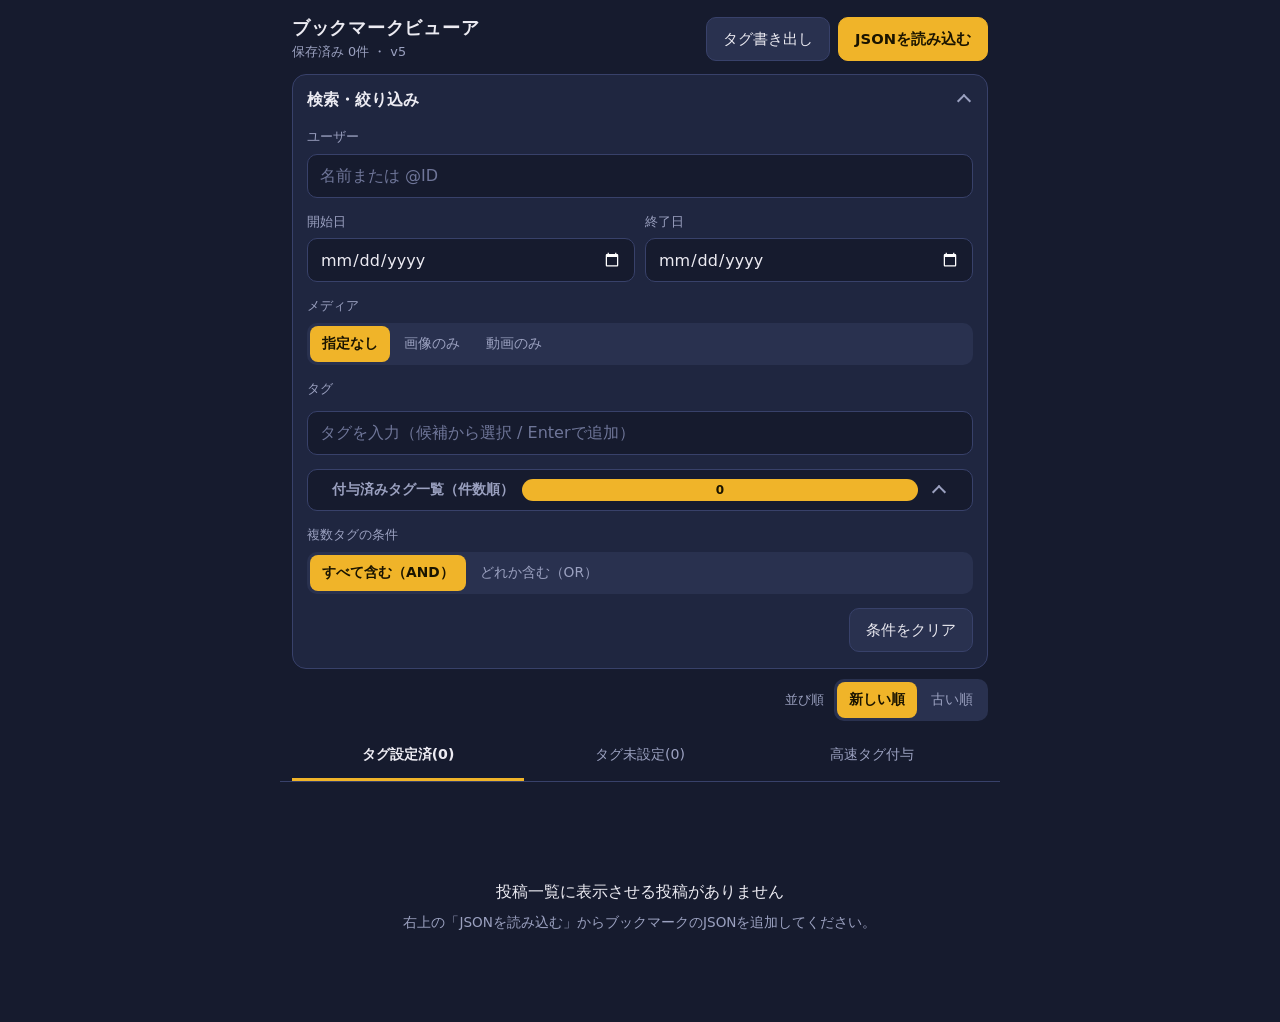
==== index.html @ 13c81380 "Replace repository contents" ====
<!doctype html>
<html lang="ja">
<head>
  <meta charset="utf-8">
  <!-- スマホでも「PC版サイト」と同じ大きさ感にするため幅1060で描画。入力欄タップ時の自動ズームを防ぐため拡大は禁止
       (画像の拡大表示中だけ app.js が拡大を許可する) -->
  <meta id="vp" name="viewport" content="width=1060, maximum-scale=1, user-scalable=no, viewport-fit=cover">
  <meta name="theme-color" content="#161b2e">
  <!-- X の画像・動画CDNへリファラを送らない (動画URLがリファラ次第で拒否されるのを防ぐ) -->
  <meta name="referrer" content="no-referrer">
  <title>Xブックマークビューア</title>
  <link rel="manifest" href="manifest.webmanifest">
  <link rel="icon" href="icon.svg" type="image/svg+xml">
  <link rel="stylesheet" href="style.css">
  <script src="app.js" defer></script>
</head>
<body>
  <div class="app">

    <!-- ヘッダー -->
    <header class="top">
      <div class="brand">
        <h1>ブックマークビューア</h1>
        <p id="total-count" class="sub">保存済み 0件</p>
      </div>
      <div class="top-actions">
        <button id="btn-import" class="btn btn-primary" type="button">JSONを読み込む</button>
        <input id="file-input" type="file" accept=".json,application/json" multiple hidden>
      </div>
    </header>

    <div id="status" class="status" role="status" hidden></div>
    <div id="fatal" class="fatal" role="alert" hidden></div>
    <div id="master-note" class="note" role="status" hidden></div>

    <!-- 検索・絞り込み（並び替えとは分離） -->
    <details id="search" class="panel">
      <summary>
        <span>検索・絞り込み</span>
        <span id="filter-badge" class="badge" hidden>0</span>
      </summary>

      <form id="search-form" autocomplete="off">
        <div class="field">
          <label for="s-user">ユーザー</label>
          <input id="s-user" type="search" placeholder="名前または @ID" enterkeyhint="search">
        </div>

        <div class="field-row">
          <div class="field">
            <label for="s-from">開始日</label>
            <input id="s-from" type="date">
          </div>
          <div class="field">
            <label for="s-to">終了日</label>
            <input id="s-to" type="date">
          </div>
        </div>

        <fieldset class="field">
          <legend>メディア</legend>
          <div class="seg">
            <label><input type="radio" name="media" value="all" checked><span>指定なし</span></label>
            <label><input type="radio" name="media" value="image"><span>画像のみ</span></label>
            <label><input type="radio" name="media" value="video"><span>動画のみ</span></label>
          </div>
        </fieldset>

        <div class="field">
          <label for="s-tag">タグ</label>
          <div id="s-tag-chips" class="chip-row"></div>
          <div id="s-tag-field" class="tag-field">
            <input id="s-tag" type="text" placeholder="タグを入力（候補から選択 / Enterで追加）" enterkeyhint="done">
            <div id="s-tag-suggest" class="chip-row sug-row" hidden></div>
          </div>
          <details id="s-tag-all" class="tag-all">
            <summary>付与済みタグ一覧（件数順） <span id="s-tag-all-n" class="badge">0</span></summary>
            <div id="s-tag-all-list" class="chip-row tag-all-list"></div>
          </details>
        </div>

        <fieldset class="field">
          <legend>複数タグの条件</legend>
          <div class="seg">
            <label><input type="radio" name="tagmode" value="and" checked><span>すべて含む（AND）</span></label>
            <label><input type="radio" name="tagmode" value="or"><span>どれか含む（OR）</span></label>
          </div>
        </fieldset>

        <div class="form-actions">
          <button id="btn-reset" class="btn" type="button">条件をクリア</button>
        </div>
      </form>
    </details>

    <!-- 並び替え -->
    <div class="sortbar">
      <span id="sort-label" class="sort-label">並び順</span>
      <div class="seg" role="radiogroup" aria-labelledby="sort-label">
        <label><input type="radio" name="sort" value="new" checked><span>新しい順</span></label>
        <label><input type="radio" name="sort" value="old"><span>古い順</span></label>
      </div>
    </div>

    <!-- タブ -->
    <nav class="tabs" role="tablist" aria-label="投稿の種類">
      <button id="tab-tagged" class="tab" role="tab" type="button" data-tab="tagged" aria-selected="true">タグ設定済(<span class="n">0</span>)</button>
      <button id="tab-untagged" class="tab" role="tab" type="button" data-tab="untagged" aria-selected="false">タグ未設定(<span class="n">0</span>)</button>
      <button id="tab-quick" class="tab" role="tab" type="button" data-tab="quick" aria-selected="false">高速タグ付与</button>
    </nav>

    <div id="list-top" class="list-top"></div>
    <div id="pager-top" class="pager" hidden></div>

    <main id="list" class="list" role="tabpanel" aria-labelledby="tab-tagged"></main>

    <div id="empty" class="empty" hidden>
      <p id="empty-msg" class="empty-msg">投稿一覧に表示させる投稿がありません</p>
      <p id="empty-hint" class="empty-hint"></p>
    </div>

    <div id="pager-bottom" class="pager" hidden></div>

    <!-- 高速タグ付与 (専用UI) -->
    <section id="quick" class="quick" role="tabpanel" aria-labelledby="tab-quick" hidden>
      <div id="q-main" class="q-main">
        <div class="q-head">
          <div>
            <div id="q-progress" class="q-progress" aria-live="polite">0 / 0</div>
            <div id="q-sub" class="q-sub"></div>
          </div>
          <button id="q-exit" class="btn btn-sm" type="button">高速タグ付与を終了</button>
        </div>

        <div id="q-post" class="q-post"></div>

        <nav id="q-crumbs" class="q-crumbs" aria-label="タグのカテゴリ"></nav>

        <div class="q-current">
          <div id="q-cur" class="q-cur"></div>
          <span id="q-count" class="counter">0 / 10</span>
        </div>

        <div id="q-cands" class="q-cands">
          <input id="q-filter" type="search" placeholder="候補を絞り込み（別名も可）" autocomplete="off">
          <div id="q-cands-list"></div>
        </div>

        <div class="q-manual">
          <div class="add-row">
            <input id="q-manual" type="text" placeholder="手動タグ（10文字まで・カンマで複数）" enterkeyhint="done" autocomplete="off">
            <button id="q-manual-add" class="btn btn-primary" type="button">追加</button>
          </div>
          <p id="q-error" class="error" role="alert" hidden></p>
        </div>

        <div class="q-foot">
          <button id="q-skip" class="btn" type="button">スキップ</button>
          <button id="q-next" class="btn" type="button">次カテゴリ →</button>
          <button id="q-save" class="btn btn-primary" type="button">保存して次の投稿 →</button>
        </div>
      </div>
      <div id="q-done" class="q-done empty" hidden></div>
    </section>
  </div>

  <!-- タグ編集 -->
  <dialog id="tag-dialog" class="sheet" aria-labelledby="tag-title">
    <div class="dlg-head">
      <h2 id="tag-title" tabindex="-1" autofocus>タグを編集</h2>
      <p id="tag-post-hint" class="dlg-sub"></p>
    </div>
    <div class="dlg-body">
      <div class="dlg-block">
        <div class="dlg-row">
          <h3>この投稿のタグ</h3>
          <span id="tag-counter" class="counter">0 / 10</span>
        </div>
        <div id="tag-current" class="chip-row"></div>
      </div>

      <div class="dlg-block">
        <label class="dlg-label" for="tag-input">タグを追加</label>
        <div class="add-row">
          <input id="tag-input" type="text" placeholder="10文字まで。カンマで複数追加" enterkeyhint="done" autocomplete="off">
          <button id="tag-add" class="btn btn-primary" type="button">追加</button>
        </div>
        <p id="tag-error" class="error" role="alert" hidden></p>
      </div>

      <div class="dlg-block">
        <h3>JSONタグから選ぶ</h3>
        <input id="tag-filter" type="search" placeholder="候補を絞り込み（別名も可）" autocomplete="off">
        <div id="tag-master" class="pick-master"></div>
      </div>

      <div class="dlg-block">
        <h3>使用済みのタグから選ぶ</h3>
        <div id="tag-existing" class="chip-row pick-row"></div>
      </div>
    </div>
    <div class="dlg-foot">
      <button id="tag-cancel" class="btn" type="button">キャンセル</button>
      <button id="tag-save" class="btn btn-primary" type="button">保存</button>
    </div>
  </dialog>

  <!-- 画像拡大 -->
  <dialog id="lightbox" aria-label="画像の拡大表示">
    <div class="lb-bar">
      <div class="lb-info">
        <span id="lb-post" class="lb-count"></span>
        <span id="lb-imgnav" class="lb-imgnav" hidden>
          <button id="lb-iprev" class="btn btn-icon" type="button" aria-label="前の画像">‹</button>
          <span id="lb-count" class="lb-count"></span>
          <button id="lb-inext" class="btn btn-icon" type="button" aria-label="次の画像">›</button>
        </span>
      </div>
      <div class="lb-actions">
        <button id="lb-save" class="btn btn-primary" type="button">画像を保存</button>
        <button id="lb-close" class="btn" type="button">閉じる</button>
      </div>
    </div>
    <div id="lb-stage" class="lb-stage">
      <button id="lb-prev" class="lb-nav lb-prev" type="button" aria-label="前の投稿">‹</button>
      <img id="lb-img" alt="拡大した画像" decoding="async" referrerpolicy="no-referrer">
      <p id="lb-msg" class="lb-msg" hidden>ファイルの読み込みに失敗しました</p>
      <button id="lb-next" class="lb-nav lb-next" type="button" aria-label="次の投稿">›</button>
    </div>
  </dialog>

  <!-- 読み込み結果 -->
  <dialog id="import-dialog" class="sheet" aria-labelledby="import-title">
    <div class="dlg-head">
      <h2 id="import-title" tabindex="-1" autofocus>読み込み結果</h2>
    </div>
    <div id="import-body" class="dlg-body"></div>
    <div class="dlg-foot">
      <button id="import-close" class="btn btn-primary" type="button">閉じる</button>
    </div>
  </dialog>

  <!-- 確認 -->
  <dialog id="confirm-dialog" class="sheet" aria-labelledby="confirm-msg">
    <div class="dlg-head">
      <h2 id="confirm-msg" tabindex="-1" autofocus></h2>
    </div>
    <div class="dlg-foot">
      <button id="confirm-cancel" class="btn" type="button">キャンセル</button>
      <button id="confirm-ok" class="btn btn-primary" type="button">OK</button>
    </div>
  </dialog>

  <div id="toast" class="toast" role="status" aria-live="polite"></div>
</body>
</html>
---- style.css ----
/* ==========================================================
   Xブックマークビューア
   藍 (深い藍色) を地に、山吹色を栞のアクセントにしたダークテーマ
   ========================================================== */

:root {
  color-scheme: dark;
  --bg: #161b2e;
  --surface: #1f2640;
  --surface-2: #29314f;
  --line: #38416a;
  --text: #ecebf2;
  --muted: #9ba1c0;
  --accent: #f0b429;
  --on-accent: #1a1400;
  --danger: #ff8080;
  --font: "Hiragino Sans", "Hiragino Kaku Gothic ProN", "Noto Sans JP", "Yu Gothic UI", "Meiryo", system-ui, sans-serif;
  --safe-b: env(safe-area-inset-bottom, 0px);
  --tabs-h: 50px;
}

* { box-sizing: border-box; }
[hidden] { display: none !important; }

html { -webkit-text-size-adjust: 100%; text-size-adjust: 100%; touch-action: manipulation; }

body {
  margin: 0;
  background: var(--bg);
  color: var(--text);
  font: 15px/1.6 var(--font);
  overflow-wrap: anywhere;
}

button, input, select { font: inherit; color: inherit; }

:focus-visible {
  outline: 2px solid var(--accent);
  outline-offset: 2px;
}

.app {
  max-width: 720px;
  margin: 0 auto;
  padding: 0 12px calc(32px + var(--safe-b));
}

/* ---------- ボタン ---------- */
.btn {
  appearance: none;
  border: 1px solid var(--line);
  background: var(--surface-2);
  color: var(--text);
  border-radius: 10px;
  min-height: 44px;
  padding: 0 16px;
  display: inline-flex;
  align-items: center;
  justify-content: center;
  gap: 8px;
  cursor: pointer;
  text-decoration: none;
  font-size: .92rem;
  -webkit-tap-highlight-color: transparent;
}
.btn:hover { border-color: var(--muted); }
.btn:active { transform: translateY(1px); }
.btn[disabled], .btn[aria-disabled="true"] { opacity: .4; pointer-events: none; }
.btn-primary {
  background: var(--accent);
  border-color: var(--accent);
  color: var(--on-accent);
  font-weight: 700;
}
.btn-primary:hover { border-color: #fff2; filter: brightness(1.06); }
.btn-icon { min-width: 44px; padding: 0 10px; font-size: 1.2rem; }
.btn svg { width: 16px; height: 16px; fill: currentColor; flex: none; }

/* ---------- ヘッダー ---------- */
.top {
  display: flex;
  align-items: center;
  justify-content: space-between;
  gap: 12px;
  padding: 16px 0 12px;
}
.brand h1 { margin: 0; font-size: 1.15rem; letter-spacing: .04em; line-height: 1.3; }
.sub { margin: 2px 0 0; font-size: .8rem; color: var(--muted); }

.status {
  background: var(--surface);
  border: 1px solid var(--line);
  border-left: 4px solid var(--accent);
  border-radius: 10px;
  padding: 10px 12px;
  margin-bottom: 10px;
  font-size: .88rem;
}
.fatal {
  background: #3a1f2b;
  border: 1px solid #7a3a4d;
  border-radius: 10px;
  padding: 12px;
  margin-bottom: 10px;
  color: #ffd0d0;
}

/* ---------- 検索パネル ---------- */
.panel {
  background: var(--surface);
  border: 1px solid var(--line);
  border-radius: 14px;
  margin-bottom: 10px;
}
.panel summary {
  list-style: none;
  cursor: pointer;
  display: flex;
  align-items: center;
  justify-content: space-between;
  min-height: 48px;
  padding: 0 14px;
  font-weight: 600;
}
.panel summary::-webkit-details-marker { display: none; }
.panel summary::after {
  content: "";
  width: 8px; height: 8px;
  border-right: 2px solid var(--muted);
  border-bottom: 2px solid var(--muted);
  transform: rotate(45deg);
  margin: -4px 4px 0 auto;
  transition: transform .15s;
}
.panel[open] summary::after { transform: rotate(-135deg); margin-top: 4px; }
.panel summary > span:first-child { flex: 1; }
.badge {
  background: var(--accent);
  color: var(--on-accent);
  font-size: .75rem;
  font-weight: 700;
  min-width: 22px;
  height: 22px;
  border-radius: 11px;
  display: inline-flex;
  align-items: center;
  justify-content: center;
  padding: 0 6px;
  margin-right: 8px;
}

#search-form { padding: 4px 14px 16px; display: grid; gap: 14px; }
.field { display: grid; gap: 6px; min-width: 0; }
.field-row { display: grid; grid-template-columns: 1fr 1fr; gap: 10px; }
.field > label, legend { font-size: .8rem; color: var(--muted); padding: 0; }
fieldset { border: 0; margin: 0; padding: 0; min-width: 0; }
legend { margin-bottom: 6px; }

input[type="text"], input[type="search"], input[type="date"], select {
  width: 100%;
  min-height: 44px;
  background: var(--bg);
  border: 1px solid var(--line);
  border-radius: 10px;
  padding: 0 12px;
  font-size: 16px; /* iOSの自動ズーム防止 */
}
input::placeholder { color: #6f7699; }
select { width: auto; padding-right: 8px; }
.form-actions { display: flex; justify-content: flex-end; }

/* セグメント */
.seg {
  display: inline-flex;
  flex-wrap: wrap;
  background: var(--surface-2);
  border-radius: 10px;
  padding: 3px;
  gap: 2px;
}
.seg label { position: relative; display: block; }
.seg input { position: absolute; inset: 0; margin: 0; opacity: 0; cursor: pointer; }
.seg span {
  display: block;
  padding: 7px 12px;
  border-radius: 8px;
  font-size: .86rem;
  line-height: 1.5;
  min-height: 36px;
  color: var(--muted);
}
.seg input:checked + span { background: var(--accent); color: var(--on-accent); font-weight: 700; }
.seg input:focus-visible + span { outline: 2px solid var(--accent); outline-offset: 2px; }

/* ---------- 並び替え ---------- */
.sortbar { display: flex; align-items: center; justify-content: flex-end; gap: 10px; margin: 6px 0 10px; }
.sort-label { font-size: .8rem; color: var(--muted); }

/* ---------- タブ ---------- */
.tabs {
  position: sticky;
  top: 0;
  z-index: 5;
  display: grid;
  grid-template-columns: repeat(3, 1fr);
  background: var(--bg);
  border-bottom: 1px solid var(--line);
  margin: 0 -12px;
  padding: 0 12px;
}
.tab {
  appearance: none;
  background: none;
  border: 0;
  border-bottom: 3px solid transparent;
  height: var(--tabs-h);
  color: var(--muted);
  font-size: .88rem;
  cursor: pointer;
  -webkit-tap-highlight-color: transparent;
}
.tab[aria-selected="true"] { color: var(--text); border-bottom-color: var(--accent); font-weight: 700; }
.list-top { scroll-margin-top: var(--tabs-h); height: 1px; }

/* ---------- ページ送り ---------- */
.pager {
  display: flex;
  align-items: center;
  justify-content: center;
  flex-wrap: wrap;
  gap: 6px;
  margin: 12px 0;
}
.pager select { min-height: 44px; font-size: 16px; }
.pager-total { color: var(--muted); font-size: .85rem; padding: 0 4px; }

/* ---------- 投稿カード ---------- */
.list { min-height: 40px; }
.card {
  background: var(--surface);
  border: 1px solid var(--line);
  border-radius: 14px;
  padding: 12px;
  margin: 12px 0;
}
.card-head { display: flex; align-items: center; gap: 10px; }
.avatar {
  position: relative;
  flex: none;
  width: 42px; height: 42px;
  border-radius: 50%;
  background: var(--surface-2);
  overflow: hidden;
  display: grid;
  place-items: center;
  font-weight: 700;
  color: var(--muted);
}
.avatar img { position: absolute; inset: 0; width: 100%; height: 100%; object-fit: cover; }
.who { min-width: 0; flex: 1; }
.who-line { display: flex; gap: 8px; align-items: baseline; min-width: 0; }
.name { font-weight: 700; white-space: nowrap; overflow: hidden; text-overflow: ellipsis; min-width: 0; }
.handle { color: var(--muted); font-size: .85rem; white-space: nowrap; overflow: hidden; text-overflow: ellipsis; flex: 0 1 auto; }
.when { display: block; color: var(--muted); font-size: .78rem; }

.text-wrap { margin: 10px 0 4px; }
.text {
  margin: 0;
  white-space: pre-wrap;
  cursor: pointer;
  line-height: 1.65;
}
.text.clamp {
  display: -webkit-box;
  -webkit-box-orient: vertical;
  -webkit-line-clamp: 3;
  line-clamp: 3;
  overflow: hidden;
}
.more {
  appearance: none;
  background: none;
  border: 0;
  padding: 4px 0;
  color: var(--accent);
  font-size: .82rem;
  cursor: pointer;
}

/* ---------- メディア ---------- */
.media { margin: 10px 0 6px; }
.strip {
  display: flex;
  gap: 8px;
  overflow-x: auto;
  scroll-snap-type: x mandatory;
  overscroll-behavior-x: contain;
  -webkit-overflow-scrolling: touch;
  scrollbar-width: thin;
  scrollbar-color: var(--line) transparent;
  border-radius: 10px;
  align-items: center;
}
.slide {
  position: relative;
  flex: 0 0 100%;
  scroll-snap-align: center;
  display: flex;
  align-items: center;
  justify-content: center;
  background: var(--surface-2);
  border-radius: 10px;
  overflow: hidden;
  min-width: 0;
}
.strip.multi .slide { flex-basis: 88%; }
.slide.loading { min-height: 180px; }
.slide img, .slide video {
  display: block;
  width: 100%;
  height: auto;
  max-height: min(78vh, 720px); /* 極端に縦長のメディア対策 */
  object-fit: contain;
}
.slide-img img { cursor: zoom-in; }
.slide.failed { min-height: 120px; }
.slide.failed img { display: none; }
.slide-msg {
  padding: 24px 12px;
  text-align: center;
  color: var(--muted);
  font-size: .85rem;
}

.poster {
  appearance: none;
  border: 0;
  padding: 0;
  margin: 0;
  background: none;
  position: relative;
  width: 100%;
  min-height: 160px;
  display: flex;
  align-items: center;
  justify-content: center;
  cursor: pointer;
}
.poster.noplay { cursor: default; }
.play {
  position: absolute;
  width: 58px; height: 58px;
  border-radius: 50%;
  background: rgba(22, 27, 46, .78);
  border: 2px solid #fff9;
  display: grid;
  place-items: center;
}
.play::before {
  content: "";
  margin-left: 4px;
  border-style: solid;
  border-width: 10px 0 10px 17px;
  border-color: transparent transparent transparent #fff;
}
.video-note {
  position: absolute;
  left: 8px; right: 8px; bottom: 8px;
  background: rgba(22, 27, 46, .92);
  border-radius: 8px;
  padding: 6px 10px;
  font-size: .8rem;
  color: #ffd0d0;
  display: grid;
  gap: 4px;
}
.video-note p { margin: 0; }
.video-note small { color: var(--muted); font-size: .7rem; word-break: break-all; }
.video-note .video-open { color: var(--accent); font-size: .8rem; padding: 6px 0; text-decoration: underline; }

/* ---------- タグ表示 (栞形) ---------- */
.tags { display: flex; flex-wrap: wrap; gap: 6px; margin: 10px 0 2px; }
.tag {
  position: relative;
  display: inline-block;
  padding: 3px 11px 3px 18px;
  background: var(--surface-2);
  font-size: .82rem;
  line-height: 1.5;
  clip-path: polygon(10px 0, 100% 0, 100% 100%, 10px 100%, 0 50%);
}
.tag::before {
  content: "";
  position: absolute;
  left: 9px; top: 50%;
  width: 4px; height: 4px;
  margin-top: -2px;
  border-radius: 50%;
  background: var(--accent);
}
.tag.none {
  background: transparent;
  clip-path: none;
  border: 1px dashed var(--line);
  border-radius: 6px;
  color: var(--muted);
  padding: 2px 10px;
}
.tag.none::before { display: none; }

.actions { display: flex; justify-content: space-between; align-items: center; gap: 8px; margin-top: 8px; }

/* ---------- 空表示 ---------- */
.empty { text-align: center; padding: 56px 16px; }
.empty-msg { margin: 0 0 8px; font-size: 1rem; }
.empty-hint { margin: 0; color: var(--muted); font-size: .85rem; }

/* ---------- チップ ---------- */
.chip-row { display: flex; flex-wrap: wrap; gap: 6px; }
.chip {
  appearance: none;
  display: inline-flex;
  align-items: center;
  gap: 6px;
  min-height: 34px;
  padding: 0 12px;
  background: var(--surface-2);
  border: 1px solid var(--line);
  border-radius: 17px;
  font-size: .85rem;
  cursor: pointer;
}
.chip .x { color: var(--muted); font-size: 1rem; line-height: 1; }
.chip small { color: var(--muted); font-size: .72rem; }
.chip[aria-pressed="true"] { border-color: var(--accent); color: var(--accent); }
.chip-empty { color: var(--muted); font-size: .85rem; margin: 0; }

/* ---------- ダイアログ ---------- */
dialog {
  color: var(--text);
  background: var(--surface);
  border: 1px solid var(--line);
  border-radius: 16px;
  padding: 0;
  width: min(560px, calc(100vw - 24px));
  max-height: 88dvh;
}
dialog::backdrop { background: rgba(8, 10, 22, .72); }
dialog[open] { display: flex; flex-direction: column; }
.dlg-head { padding: 16px 16px 8px; }
.dlg-head h2 { margin: 0; font-size: 1.05rem; outline: none; }
.dlg-sub { margin: 4px 0 0; color: var(--muted); font-size: .8rem; }
.dlg-body { padding: 4px 16px 12px; overflow-y: auto; flex: 1; display: grid; gap: 16px; align-content: start; }
.dlg-block { display: grid; gap: 8px; }
.dlg-block h3 { margin: 0; font-size: .85rem; color: var(--muted); font-weight: 600; }
.dlg-label { font-size: .85rem; color: var(--muted); font-weight: 600; }
.dlg-row { display: flex; justify-content: space-between; align-items: baseline; }
.dlg-foot {
  display: flex;
  gap: 8px;
  justify-content: flex-end;
  padding: 12px 16px calc(12px + var(--safe-b));
  border-top: 1px solid var(--line);
}
.counter { font-size: .8rem; color: var(--muted); }
.add-row { display: flex; gap: 8px; }
.add-row input { flex: 1; min-width: 0; }
.error { margin: 0; color: var(--danger); font-size: .82rem; }
.pick-row { max-height: 30dvh; overflow-y: auto; }

@media (max-width: 600px) {
  dialog.sheet {
    width: 100%;
    max-width: 100%;
    margin: auto 0 0;
    border-radius: 16px 16px 0 0;
    border-bottom: 0;
    max-height: 92dvh;
  }
}

/* ---------- ライトボックス ---------- */
#lightbox {
  width: 100vw;
  max-width: none;
  height: 100dvh;
  max-height: none;
  margin: 0;
  border: 0;
  border-radius: 0;
  background: #0b0e1c;
}
.lb-bar {
  display: flex;
  align-items: center;
  justify-content: space-between;
  gap: 8px;
  padding: 8px 12px;
  padding-top: max(8px, env(safe-area-inset-top, 0px));
}
.lb-count { color: var(--muted); font-size: .85rem; }
.lb-info { display: flex; align-items: center; gap: 12px; min-width: 0; flex-wrap: wrap; }
.lb-imgnav { display: inline-flex; align-items: center; gap: 4px; }
.lb-imgnav .btn-icon { min-height: 40px; min-width: 40px; }
.lb-stage img.loading { opacity: .35; }
.lb-actions { display: flex; gap: 8px; }
.lb-stage {
  position: relative;
  flex: 1;
  min-height: 0;
  display: flex;
  align-items: center;
  justify-content: center;
  touch-action: pan-x pan-y pinch-zoom;
  padding-bottom: var(--safe-b);
}
/* 画面いっぱいに表示 (元画像が小さくても拡大して表示する) */
.lb-stage img { position: absolute; inset: 0; width: 100%; height: 100%; object-fit: contain; }
.lb-msg { color: var(--muted); }
.lb-nav {
  position: absolute;
  top: 50%;
  transform: translateY(-50%);
  width: 52px; height: 88px;
  border: 0;
  background: rgba(22, 27, 46, .6);
  color: #fff;
  font-size: 2rem;
  cursor: pointer;
  z-index: 1;
}
.lb-prev { left: 0; border-radius: 0 10px 10px 0; }
.lb-next { right: 0; border-radius: 10px 0 0 10px; }

/* ---------- トースト ---------- */
.toast {
  position: fixed;
  left: 50%;
  bottom: calc(20px + var(--safe-b));
  transform: translate(-50%, 12px);
  max-width: min(90vw, 460px);
  background: #0b0e1c;
  border: 1px solid var(--line);
  border-radius: 12px;
  padding: 10px 16px;
  font-size: .88rem;
  opacity: 0;
  pointer-events: none;
  transition: opacity .18s, transform .18s;
  z-index: 100;
}
.toast.show { opacity: 1; transform: translate(-50%, 0); }

/* ---------- インポート結果 ---------- */
.result { border: 1px solid var(--line); border-radius: 10px; padding: 10px 12px; background: var(--bg); }
.result p { margin: 2px 0; font-size: .85rem; }
.result .fname { font-weight: 700; }
.result .ng { color: var(--danger); }
.result .muted { color: var(--muted); }

@media (min-width: 720px) {
  body { font-size: 16px; }
  .slide img, .slide video { max-height: 640px; }
}

@media (prefers-reduced-motion: reduce) {
  *, *::before, *::after { transition: none !important; animation: none !important; scroll-behavior: auto !important; }
}

/* ==========================================================
   タグマスター / 検索候補 / タグ編集の候補ピッカー
   ========================================================== */
.note {
  display: flex; align-items: center; justify-content: space-between; gap: 10px;
  background: var(--surface); border: 1px solid var(--line); border-left: 4px solid var(--danger);
  border-radius: 10px; padding: 8px 12px; margin-bottom: 10px; font-size: .82rem; color: var(--muted);
}
.note .btn { flex: none; }

/* カテゴリのバッジ */
.cat {
  --c: var(--muted);
  display: inline-block; flex: none;
  font-size: .68rem; line-height: 1.5; padding: 0 6px; border-radius: 4px;
  color: var(--c); border: 1px solid color-mix(in srgb, var(--c) 55%, transparent);
  background: color-mix(in srgb, var(--c) 12%, transparent);
}
.cat-work { --c: #7db4ff; }
.cat-char { --c: #ff9bbb; }
.cat-attr { --c: #8fe3a0; }
.cat-costume { --c: #cfa8ff; }
.cat-situ { --c: #ffbf78; }

.tag-field { display: grid; gap: 8px; }
.sug-row { max-height: 168px; overflow-y: auto; padding: 2px 0; }
.sug-row .chip { min-height: 40px; }

.chip[aria-pressed="true"]::before { content: "✓"; font-size: .8rem; }
.chip small { max-width: 9em; overflow: hidden; text-overflow: ellipsis; white-space: nowrap; }

.pick-master {
  max-height: 36dvh; overflow-y: auto; overscroll-behavior: contain;
  border: 1px solid var(--line); border-radius: 10px; background: var(--bg); padding: 4px 8px 8px;
}
.pick-sec > summary, .pick-sub > summary {
  list-style: none; cursor: pointer; display: flex; align-items: center; gap: 8px;
  min-height: 44px; font-weight: 600; font-size: .9rem;
}
.pick-sec > summary::-webkit-details-marker, .pick-sub > summary::-webkit-details-marker { display: none; }
.pick-sec > summary::before, .pick-sub > summary::before {
  content: ""; width: 7px; height: 7px; flex: none;
  border-right: 2px solid var(--muted); border-bottom: 2px solid var(--muted);
  transform: rotate(-45deg); transition: transform .15s;
}
.pick-sec[open] > summary::before, .pick-sub[open] > summary::before { transform: rotate(45deg); }
.pick-sec > summary small, .pick-sub > summary small { color: var(--muted); font-weight: 400; }
.pick-sub { margin-left: 10px; }
.pick-sub > summary { font-weight: 500; font-size: .85rem; color: var(--muted); }
.pick-body { padding-bottom: 6px; }

/* 動画の読み込み中表示 */
.slide.buffering::after {
  content: ""; position: absolute; top: 50%; left: 50%; width: 30px; height: 30px; margin: -15px 0 0 -15px;
  border: 3px solid #fff4; border-top-color: var(--accent); border-radius: 50%;
  animation: spin .8s linear infinite; pointer-events: none;
}
@keyframes spin { to { transform: rotate(360deg); } }

/* ==========================================================
   高速タグ付与
   ========================================================== */
.quick { min-height: 0; }
.quick-mode { overflow: hidden; }
.quick-mode .top,
.quick-mode #search,
.quick-mode .sortbar,
.quick-mode #list-top,
.quick-mode .pager,
.quick-mode #list,
.quick-mode #empty,
.quick-mode #status,
.quick-mode #fatal,
.quick-mode #master-note { display: none !important; }

/* 見えている領域(visualViewport)にぴったり合わせる。--vvh/--vvt は app.js が更新 */
.quick-mode .app {
  position: fixed; left: 0; right: 0; top: var(--vvt, 0px);
  height: var(--vvh, 100dvh);
  display: flex; flex-direction: column;
  padding-bottom: 0;
}
.quick-mode .tabs { position: static; flex: none; }
.quick-mode .quick { flex: 1; display: flex; flex-direction: column; min-height: 0; }
.q-main { flex: 1; display: flex; flex-direction: column; min-height: 0; }
.q-main[hidden], .q-done[hidden] { display: none !important; }
.q-done { flex: 1; overflow-y: auto; }
.q-done-actions { display: grid; gap: 10px; max-width: 360px; margin: 20px auto 0; }

.btn-sm { min-height: 38px; padding: 0 10px; font-size: .75rem; }

.q-head { flex: none; display: flex; align-items: center; justify-content: space-between; gap: 8px; padding: 4px 0; }
.q-progress { font-size: 1rem; font-weight: 700; line-height: 1.3; }
.q-sub { color: var(--muted); font-size: .72rem; }

/* 投稿情報 (固定) */
.q-post {
  flex: none; background: var(--surface); border: 1px solid var(--line);
  border-radius: 12px; padding: 8px;
}
.q-who { display: flex; align-items: center; gap: 8px; }
.q-who .avatar { width: 28px; height: 28px; }
.q-who .btn { flex: none; min-height: 36px; padding: 0 10px; font-size: .8rem; }
.q-who .name { font-size: .88rem; }
.q-who .handle, .q-who .when { font-size: .72rem; }
.q-post .media { margin: 6px 0 0; }
.q-post .slide img, .q-post .slide video { max-height: min(280px, max(80px, calc(var(--vvh, 100dvh) * .18))); }
.q-post .slide.loading { min-height: 80px; }
.q-post .q-text { margin: 6px 0 0; font-size: .8rem; line-height: 1.5; cursor: pointer; }
.q-post .q-text.clamp { -webkit-line-clamp: 2; line-clamp: 2; }
.q-post .q-text:not(.clamp) { max-height: calc(var(--vvh, 100dvh) * .22); overflow-y: auto; }
.kb .q-post .media { display: none; }

/* パンくず (固定) */
.q-crumbs { flex: none; display: flex; align-items: center; gap: 2px; overflow-x: auto; padding: 4px 0; scrollbar-width: none; }
.q-crumbs::-webkit-scrollbar { display: none; }
.crumb {
  appearance: none; flex: none; display: inline-flex; align-items: center; gap: 4px;
  min-height: 38px; padding: 0 7px; background: none; border: 0; border-bottom: 3px solid transparent;
  color: var(--muted); font-size: .84rem; cursor: pointer; -webkit-tap-highlight-color: transparent;
}
.crumb small { background: var(--accent); color: var(--on-accent); border-radius: 9px; min-width: 18px; padding: 0 5px; font-size: .68rem; font-weight: 700; text-align: center; }
.crumb[aria-current="step"] { color: var(--text); border-bottom-color: var(--accent); font-weight: 700; }
.crumb:disabled { opacity: .4; cursor: default; }
.crumb-sep { color: var(--muted); font-size: .8rem; flex: none; }

/* 現在のタグ (固定・1行で横スクロール) */
.q-current { flex: none; display: flex; align-items: center; gap: 8px; padding: 2px 0 6px; }
.q-cur { flex: 1; min-width: 0; display: flex; gap: 5px; overflow-x: auto; scrollbar-width: none; align-items: center; min-height: 34px; }
.q-cur::-webkit-scrollbar { display: none; }
.chip.cur { flex: none; min-height: 32px; padding: 0 10px; font-size: .8rem; border-color: var(--accent); }

/* 候補 (ここだけスクロール) */
.q-cands {
  flex: 1; min-height: 80px; overflow-y: auto; overscroll-behavior: contain; -webkit-overflow-scrolling: touch;
  border-top: 1px solid var(--line); padding: 8px 0 10px;
}
.q-cands #q-filter { margin-bottom: 6px; }
.quick input[type="search"], .quick input[type="text"] { min-height: 38px; }
.chip-row.big { gap: 6px; }
.chip-row.big .chip { min-height: 36px; padding: 0 11px; font-size: .82rem; border-radius: 18px; }
.q-group {
  position: sticky; top: -1px; z-index: 1; margin: 10px 0 8px; padding: 4px 0;
  background: var(--bg); color: var(--accent); font-size: .8rem; font-weight: 700;
}

/* 手動タグ / 下部操作 (固定) */
.q-manual { flex: none; border-top: 1px solid var(--line); padding: 6px 0 2px; }
.q-manual .btn { min-height: 38px; padding: 0 14px; }
.q-manual .error { margin-top: 4px; }
.q-foot {
  flex: none; display: grid; grid-template-columns: .85fr 1fr 1.5fr; gap: 6px;
  padding: 4px 0 calc(6px + var(--safe-b));
}
.q-foot .btn { min-height: 42px; padding: 0 6px; font-size: .8rem; line-height: 1.2; }

/* ---------- 付与済みタグ一覧 (タグ検索) ---------- */
.tag-all { margin-top: 8px; border: 1px solid var(--line); border-radius: 10px; background: var(--bg); padding: 0 10px; }
.tag-all > summary { list-style: none; cursor: pointer; display: flex; align-items: center; gap: 8px; min-height: 40px; font-size: .85rem; color: var(--muted); }
.tag-all > summary::-webkit-details-marker { display: none; }
.tag-all-list { max-height: 240px; overflow-y: auto; overscroll-behavior: contain; padding: 4px 0 10px; }
.chip .cnt { color: var(--muted); font-size: .72rem; font-variant-numeric: tabular-nums; }
.chip[aria-pressed="true"] .cnt { color: inherit; }

/* ヘッダー右側のボタン */
.top-actions { display: flex; align-items: center; gap: 8px; flex-wrap: wrap; justify-content: flex-end; }
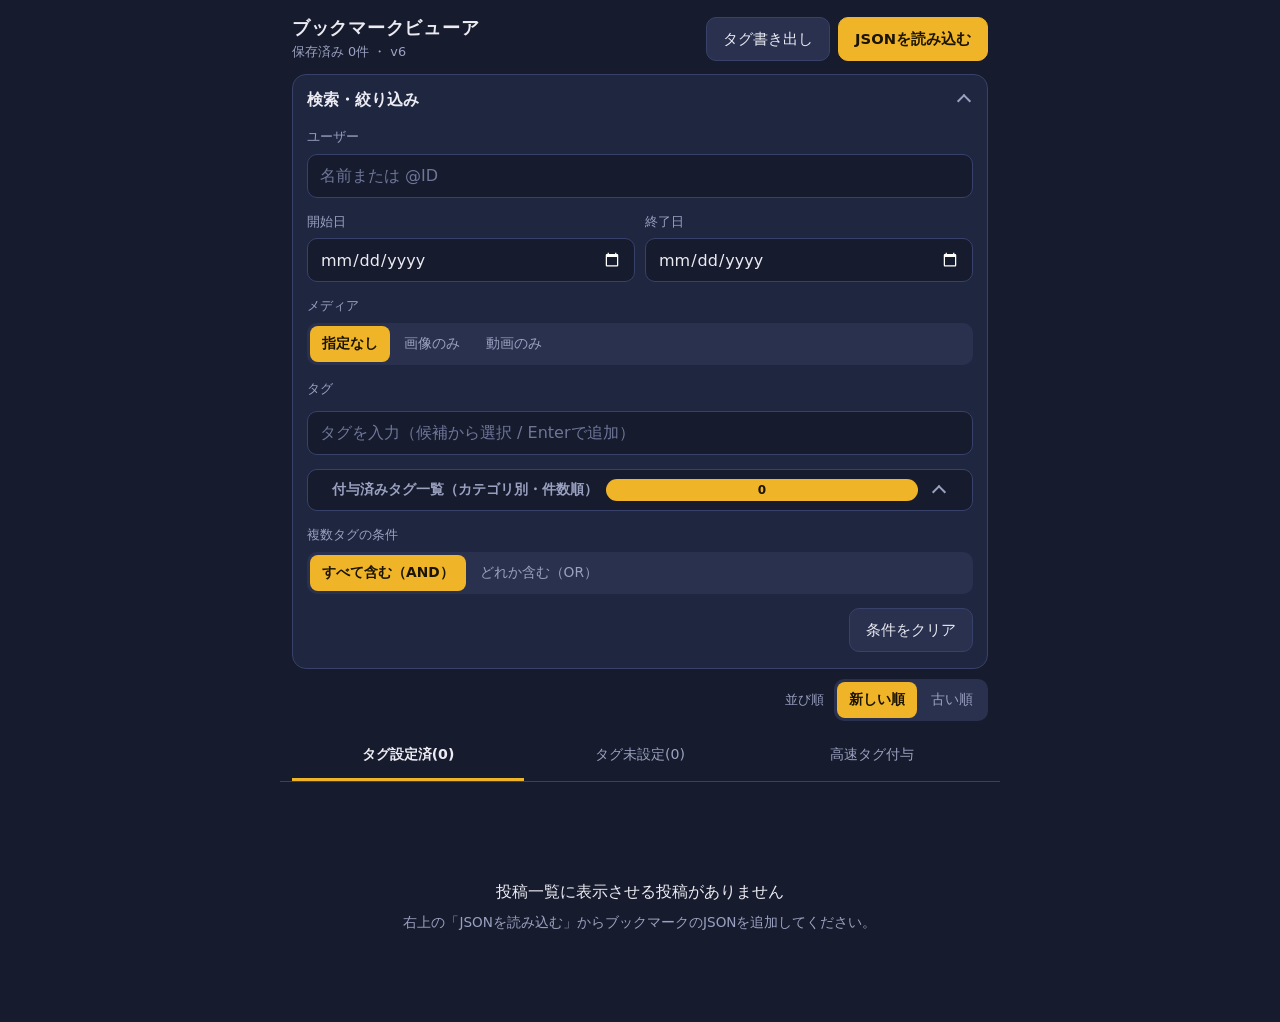
==== commit 1a9549da: "Add files via upload" ====
--- a/index.html
+++ b/index.html
@@ -74,7 +74,7 @@
             <div id="s-tag-suggest" class="chip-row sug-row" hidden></div>
           </div>
           <details id="s-tag-all" class="tag-all">
-            <summary>付与済みタグ一覧（件数順） <span id="s-tag-all-n" class="badge">0</span></summary>
+            <summary>付与済みタグ一覧（カテゴリ別・件数順） <span id="s-tag-all-n" class="badge">0</span></summary>
             <div id="s-tag-all-list" class="chip-row tag-all-list"></div>
           </details>
         </div>
--- a/style.css
+++ b/style.css
@@ -733,3 +733,7 @@
 
 /* ヘッダー右側のボタン */
 .top-actions { display: flex; align-items: center; gap: 8px; flex-wrap: wrap; justify-content: flex-end; }
+
+/* 付与済みタグ一覧: カテゴリ見出し */
+.tag-group { flex: 0 0 100%; margin: 8px 0 2px; color: var(--accent); font-size: .8rem; font-weight: 700; }
+.tag-group:first-child { margin-top: 2px; }
